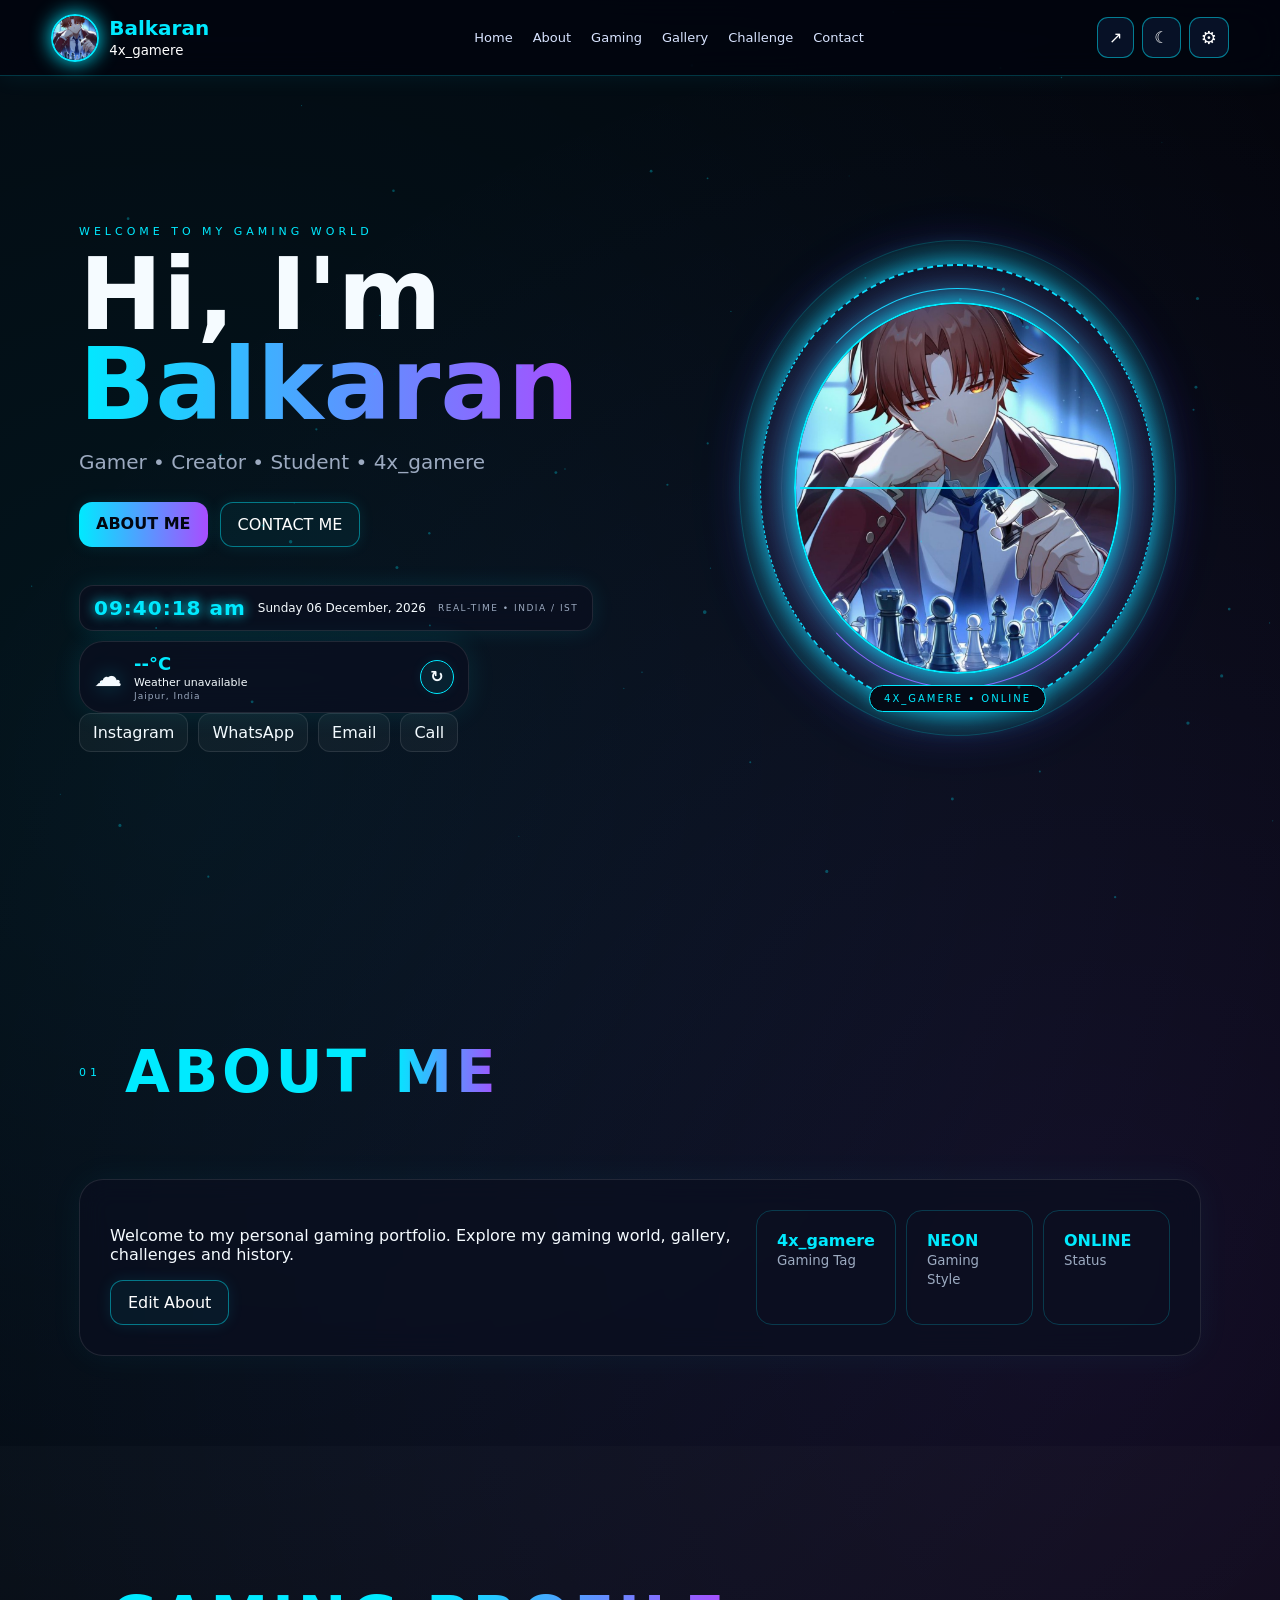
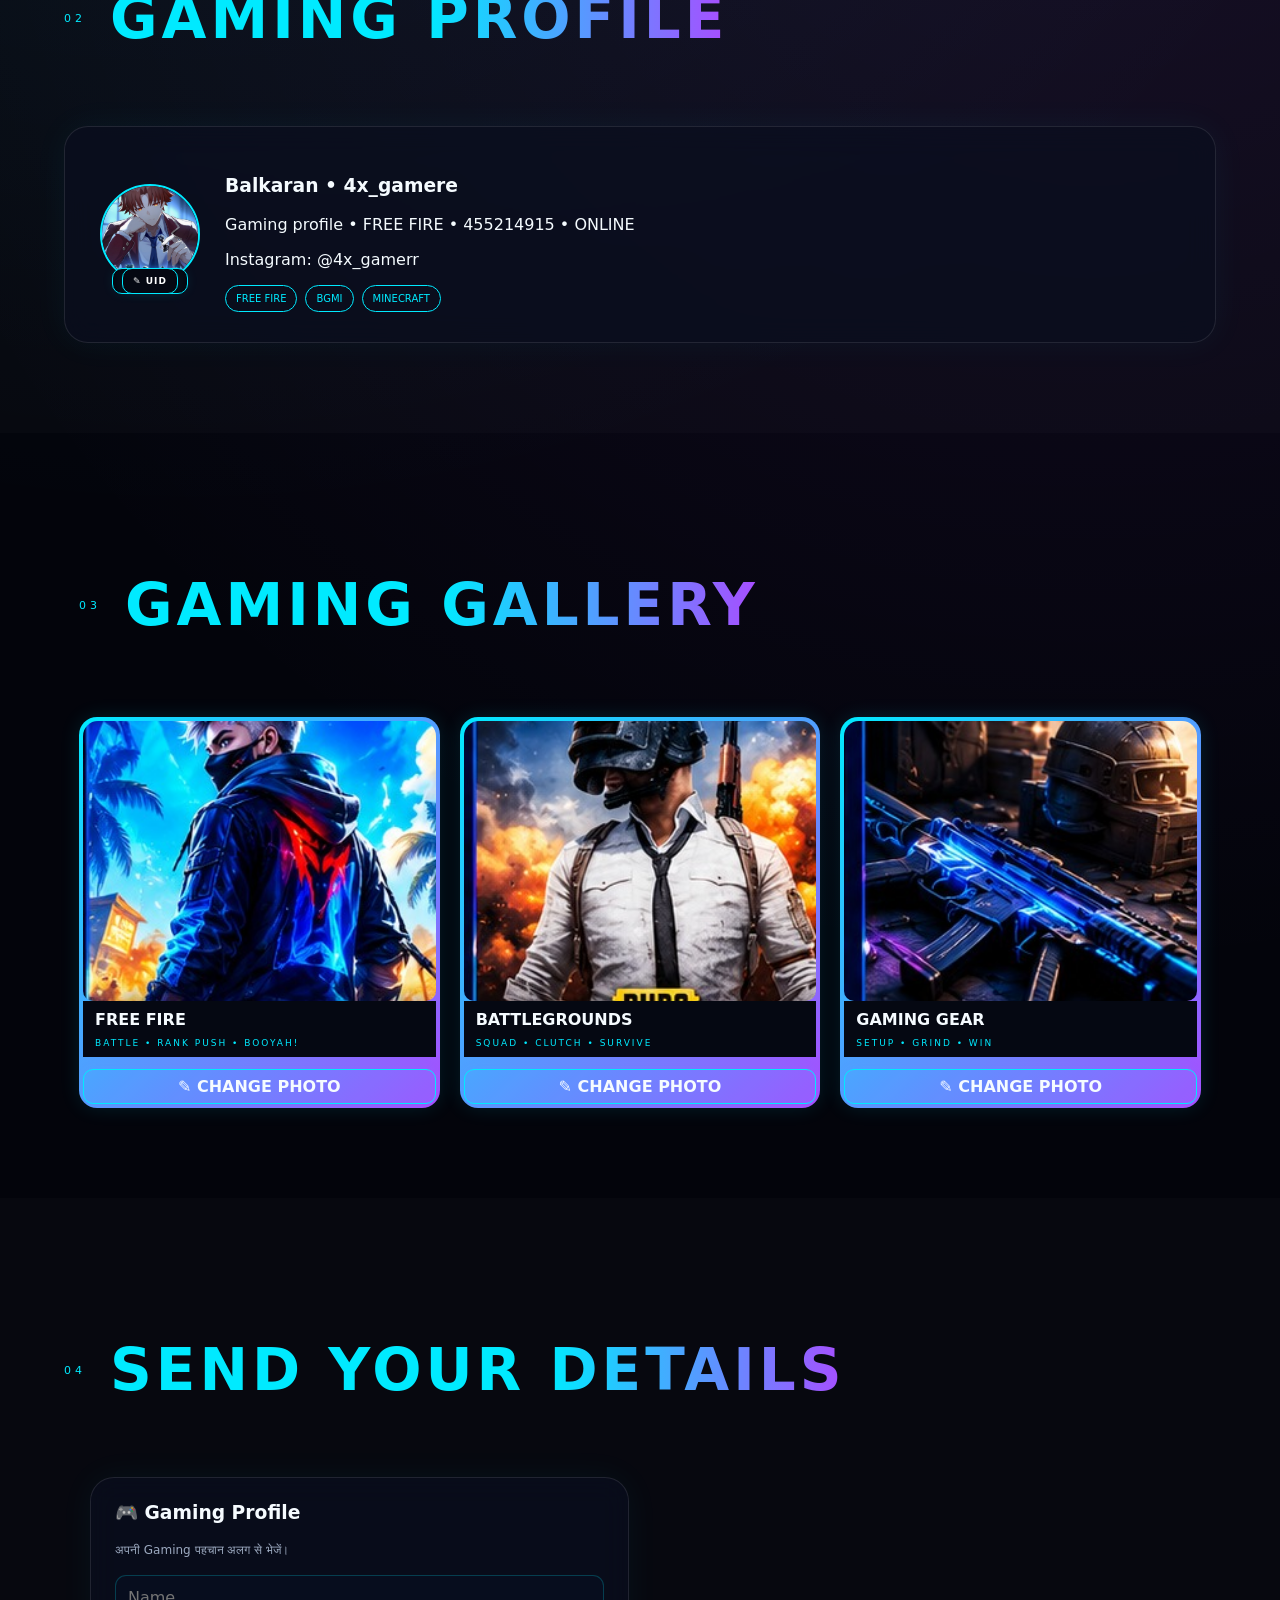
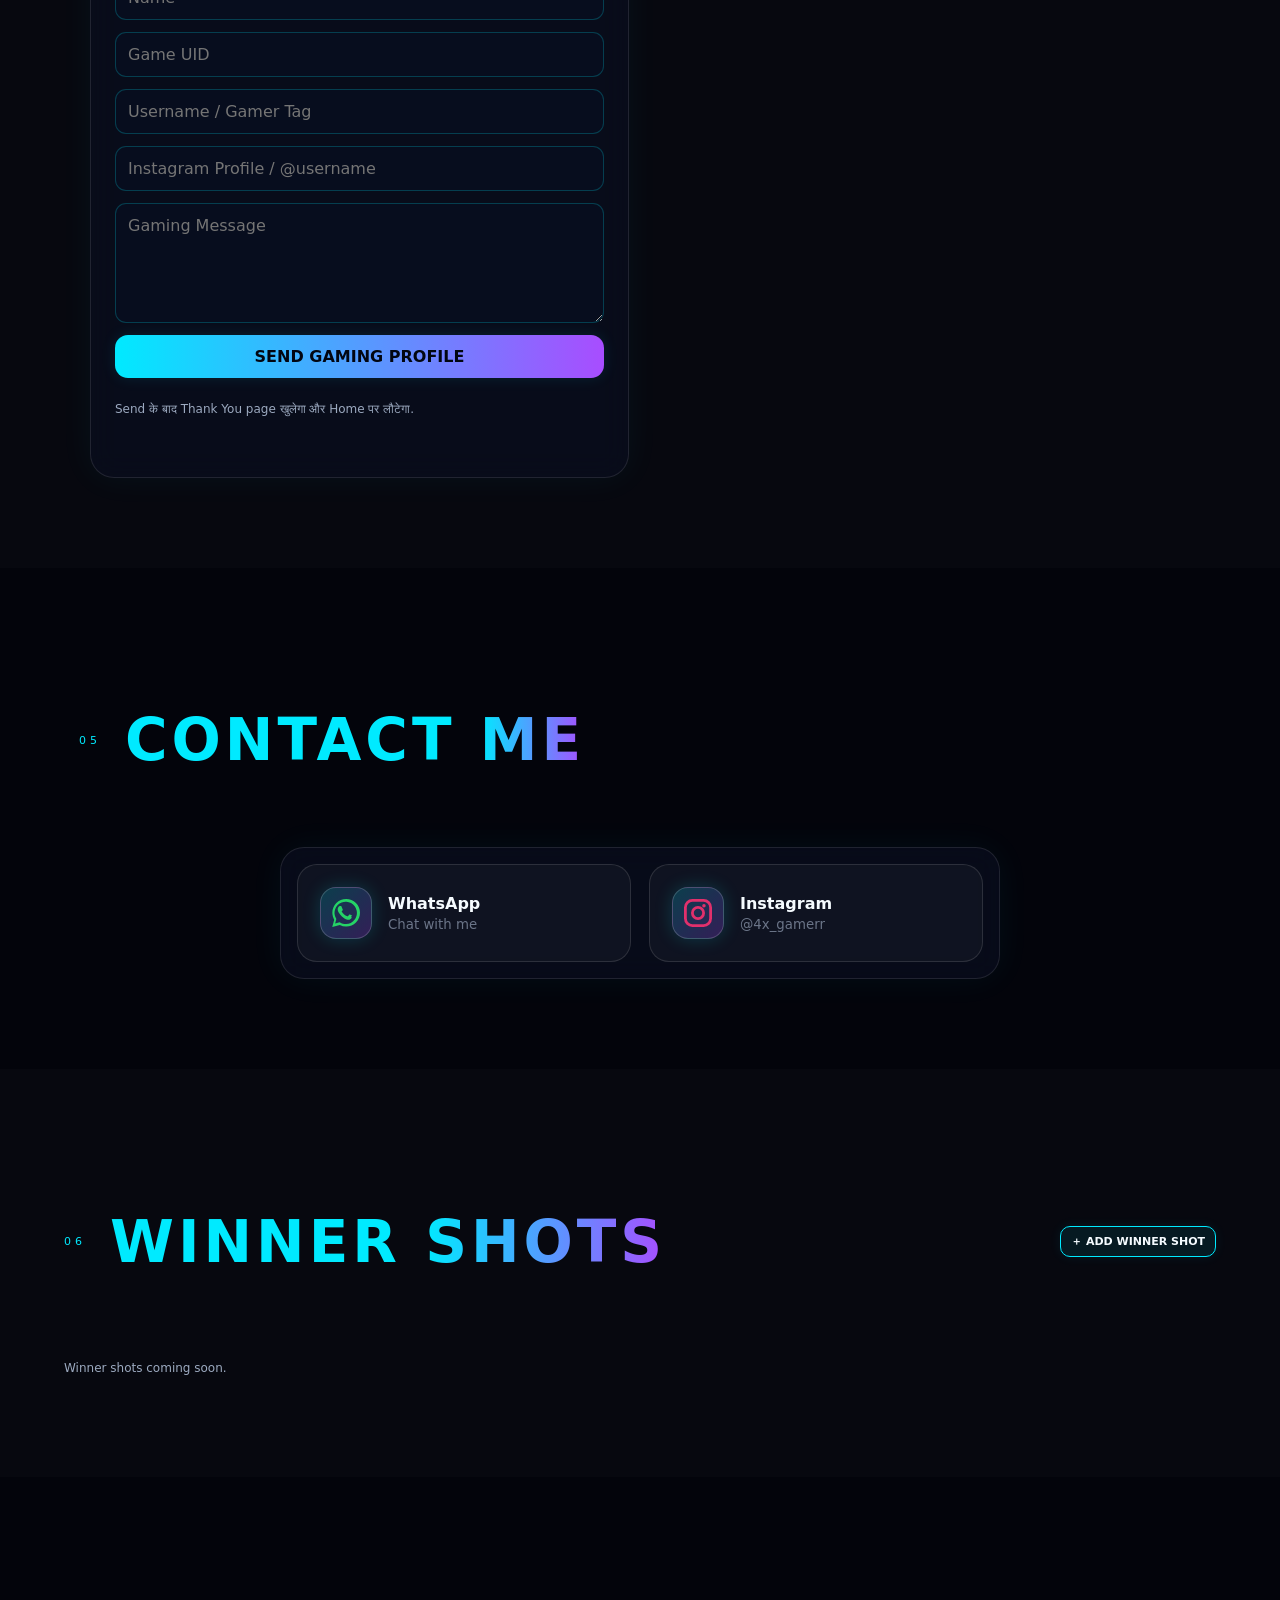
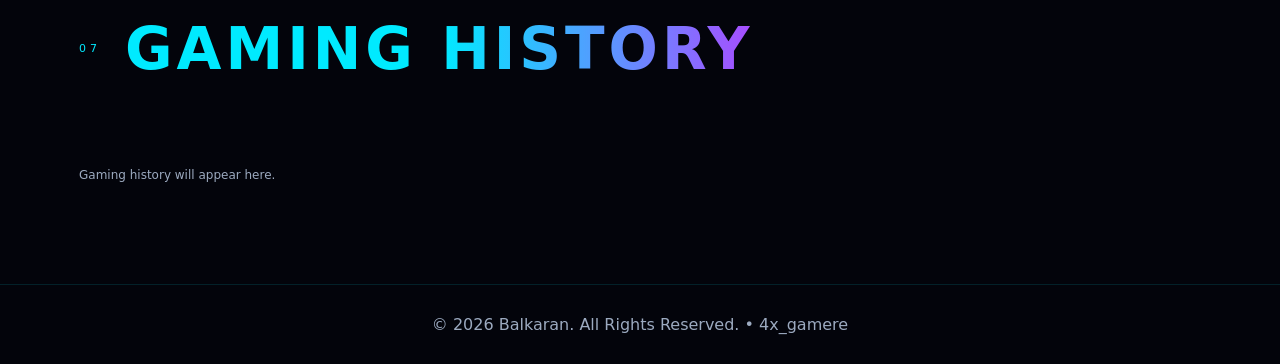
==== index.html @ 17f0c441 "Add files via upload" ====
<!doctype html><html lang="en"><head><meta charset="utf-8"><meta name="viewport" content="width=device-width,initial-scale=1"><title>Balkaran • 4x_gamere</title><meta name="description" content="Balkaran's premium neon gaming portfolio"><link rel="stylesheet" href="style.css"></head><body>
<div id="loader"><div class="loader-core">5X</div><div>LOADING GAMING WORLD...</div></div>
<canvas id="particles"></canvas><div id="cursorGlow"></div><div class="orbs"></div>
<header><a class="brand" href="#home"><img id="navPhoto" src="profile.jpg"><span><b data-name>BALKARAN</b><small>4x_gamere</small></span></a><nav><a href="#home">Home</a><a href="#about">About</a><a href="#gaming">Gaming</a><a href="#gallery">Gallery</a><a href="#challenge">Challenge</a><a href="#contact">Contact</a></nav><div class="top-actions"><button id="shareBtn" title="Share">↗</button><button id="themeBtn" title="Theme">☾</button><button id="settingsBtn" title="Owner Settings">⚙</button></div><button id="ownerUnlock" class="owner-unlock" aria-label="Owner settings">●</button></header>
<main>
<section id="home" class="hero"><div class="hero-copy"><div class="eyebrow">WELCOME TO MY GAMING WORLD</div><h1>Hi, I'm <span data-name>Balkaran</span></h1><p data-tagline>Gamer • Creator • Student • 4x_gamere</p><div class="actions"><a class="btn primary" href="#about">ABOUT ME</a><a class="btn" href="#contact">CONTACT ME</a></div><div class="live-clock glass"><b id="liveTime">--:--:--</b><span id="liveDate">Loading date...</span><small>REAL-TIME • INDIA / IST</small></div><div class="weather-card glass" id="weatherCard"><div class="weather-icon" id="weatherIcon">☁️</div><div><b id="weatherTemp">--°C</b><span id="weatherText">Live weather loading…</span><small id="weatherPlace">Detecting location…</small></div><button id="weatherLocate" class="mini-btn" type="button">↻</button></div><div class="socials"><a data-instagram href="https://www.instagram.com/4x_gamerr?stkn=YXRtZG1xYzZ2ejNl" target="_blank">Instagram</a><a data-whatsapp href="https://wa.me/916376123905" target="_blank">WhatsApp</a><a data-email href="mailto:baluffid@gmail.com">Email</a><a data-phone href="tel:+916376123905">Call</a></div></div><div class="profile-wrap"><div class="hack-ring"></div><img id="profilePhoto" class="profile" src="profile.jpg" alt="Balkaran profile photo"><div class="scan"></div><div class="profile-label">4X_GAMERE • ONLINE</div></div></section>
<section id="about" class="section"><div class="section-title">01 <h2>ABOUT <span>ME</span></h2></div><div class="glass about-grid"><div><p id="aboutText">Welcome to my personal gaming portfolio. Explore my gaming world, gallery, challenges and history.</p><button class="btn" id="editAboutBtn">Edit About</button></div><div class="stats"><div><b>4x_gamere</b><small>Gaming Tag</small></div><div><b>NEON</b><small>Gaming Style</small></div><div><b>ONLINE</b><small>Status</small></div></div></div></section>
<section id="gaming" class="section alt"><div class="section-title">02 <h2>GAMING <span>PROFILE</span></h2></div><div class="glass gaming-card"><div class="mini-photo-wrap"><img src="profile.jpg" class="mini-profile"><button id="changePhotoBtn" class="mini-btn" type="button">✎ PHOTO</button><button id="editGamingProfileBtn" class="mini-btn" type="button">✎ UID</button><input id="profilePhotoInput" type="file" accept="image/*" hidden></div><div><h3 id="gamingNameText">Balkaran • 4x_gamere</h3><p>Gaming profile • <span id="gamingGameText">FREE FIRE</span> • <span id="gamingUidText">455214915</span> • <span id="statusText">ONLINE</span></p><p>Instagram: <a id="gamingIgText" href="https://www.instagram.com/4x_gamerr?stkn=YXRtZG1xYzZ2ejNl" target="_blank">@4x_gamerr</a></p><div class="chips"><span>FREE FIRE</span><span>BGMI</span><span>MINECRAFT</span></div></div></div></section>
<section id="gallery" class="section"><div class="section-title">03 <h2>GAMING <span>GALLERY</span></h2></div><div class="gallery"><article><img id="galleryImg1" src="gallery1.jpg"><b>FREE FIRE</b><small>BATTLE • RANK PUSH • BOOYAH!</small><button class="mini-btn gallery-slot-btn" data-gallery-slot="1" type="button">✎ CHANGE PHOTO</button></article><article><img id="galleryImg2" src="gallery2.jpg"><b>BATTLEGROUNDS</b><small>SQUAD • CLUTCH • SURVIVE</small><button class="mini-btn gallery-slot-btn" data-gallery-slot="2" type="button">✎ CHANGE PHOTO</button></article><article><img id="galleryImg3" src="gallery3.jpg"><b>GAMING GEAR</b><small>SETUP • GRIND • WIN</small><button class="mini-btn gallery-slot-btn" data-gallery-slot="3" type="button">✎ CHANGE PHOTO</button></article></div><input id="galleryInput1" type="file" accept="image/*" hidden><input id="galleryInput2" type="file" accept="image/*" hidden><input id="galleryInput3" type="file" accept="image/*" hidden></section>
<section id="challenge" class="section alt"><div class="section-title">04 <h2>SEND YOUR <span>DETAILS</span></h2></div><div class="send-grid"><div class="glass send-card"><h3>🎮 Gaming Profile</h3><p class="muted">अपनी Gaming पहचान अलग से भेजें।</p><form id="challengeForm" class="form" style="margin-top:18px"><input name="name" id="challengerName" placeholder="Name" autocomplete="name" required><input name="uid" id="challengerUid" placeholder="Game UID" required><input name="username" id="challengerUsername" placeholder="Username / Gamer Tag" required><input name="instagram" id="challengerInstagram" placeholder="Instagram Profile / @username" required><textarea name="message" id="challengeMsg" placeholder="Gaming Message" required></textarea><button class="btn primary" type="submit">SEND GAMING PROFILE</button><p class="form-note">Send के बाद Thank You page खुलेगा और Home पर लौटेगा.</p></form></div></div></section>
<section id="contact" class="section"><div class="section-title">05 <h2>CONTACT <span>ME</span></h2></div><div class="contact-links glass"><a class="contact-link whatsapp-link" href="https://wa.me/916376123905" target="_blank" rel="noopener"><span class="contact-icon brand-whatsapp" aria-hidden="true"><svg viewBox="0 0 24 24"><path d="M20.5 3.5A11.8 11.8 0 0 0 12.1 0C5.6 0 .3 5.3.3 11.8c0 2.1.6 4.1 1.6 5.9L.2 24l6.5-1.7a11.8 11.8 0 0 0 5.4 1.3h.1c6.5 0 11.8-5.3 11.8-11.8 0-3.2-1.2-6.1-3.5-8.3ZM12.1 21.5h-.1c-1.8 0-3.6-.5-5.1-1.4l-.4-.2-3.8 1 1-3.7-.2-.4a9.6 9.6 0 1 1 8.6 4.7Zm5.3-7.2c-.3-.2-1.8-.9-2-1s-.5-.2-.7.2c-.2.3-.8 1-1 1.2-.2.2-.4.2-.7.1-2-.9-3.3-1.7-4.6-3.8-.3-.5.3-.5.8-1.6.1-.3 0-.5-.1-.7l-.9-2.1c-.2-.5-.5-.5-.7-.5h-.6c-.2 0-.6.1-.9.4-.3.3-1.1 1.1-1.1 2.6s1.1 3 1.3 3.2c.2.2 2.2 3.4 5.3 4.8 2.1.9 2.5.7 3 .7.5 0 1.8-.7 2.1-1.3.3-.6.3-1.2.2-1.3-.1-.1-.3-.2-.6-.4Z"/></svg></span><span><b>WhatsApp</b><small>Chat with me</small></span></a><a class="contact-link instagram-link" href="https://www.instagram.com/4x_gamerr?stkn=YXRtZG1xYzZ2ejNl" target="_blank" rel="noopener"><span class="contact-icon brand-instagram" aria-hidden="true"><svg viewBox="0 0 24 24"><path d="M7.2 0h9.6A7.2 7.2 0 0 1 24 7.2v9.6a7.2 7.2 0 0 1-7.2 7.2H7.2A7.2 7.2 0 0 1 0 16.8V7.2A7.2 7.2 0 0 1 7.2 0Zm0 2.4a4.8 4.8 0 0 0-4.8 4.8v9.6a4.8 4.8 0 0 0 4.8 4.8h9.6a4.8 4.8 0 0 0 4.8-4.8V7.2a4.8 4.8 0 0 0-4.8-4.8H7.2Zm9.9 1.8a1.5 1.5 0 1 1 0 3 1.5 1.5 0 0 1 0-3ZM12 6a6 6 0 1 1 0 12 6 6 0 0 1 0-12Zm0 2.4A3.6 3.6 0 1 0 12 15.6 3.6 3.6 0 0 0 12 8.4Z"/></svg></span><span><b>Instagram</b><small>@4x_gamerr</small></span></a></div></section>
<section id="winners" class="section alt"><div class="section-title">06 <h2>WINNER <span>SHOTS</span></h2><button id="addWinnerPublic" class="mini-btn winner-add-btn" type="button">＋ ADD WINNER SHOT</button></div><input id="winnerGalleryInput" type="file" accept="image/*" hidden><div id="winnerGrid" class="winner-grid"></div></section>
<section id="history" class="section"><div class="section-title">07 <h2>GAMING <span>HISTORY</span></h2></div><div id="historyGrid" class="history-grid"></div></section>
</main><footer>© 2026 Balkaran. All Rights Reserved. • 4x_gamere</footer>
<div id="settings" class="drawer"><div class="backdrop"></div><aside><button class="close">×</button><h2>⚙ OWNER THEME</h2><p class="muted">Owner PIN के बाद सिर्फ Color Theme बदलने का option है।</p><label>Color Theme<select id="themeSelect"><option value="cyan">Cyan + Purple</option><option value="pink">Pink + Blue</option><option value="green">Matrix Green</option><option value="gold">Gold + Orange</option><option value="ice">Ice Blue</option></select></label></aside></div><script src="script.js"></script></body></html>
---- style.css ----
:root{--n:#00eaff;--n2:#a84dff;--bg:#03040b;--card:rgba(10,14,31,.72);--text:#f5fbff;--muted:#9caac0}*{box-sizing:border-box}html{scroll-behavior:smooth}body{margin:0;background:radial-gradient(circle at 15% 15%,rgba(0,234,255,.08),transparent 30%),radial-gradient(circle at 85% 25%,rgba(168,77,255,.1),transparent 32%),var(--bg);color:var(--text);font-family:Inter,system-ui,Arial;overflow-x:hidden}body:after{content:"";position:fixed;inset:0;pointer-events:none;background:linear-gradient(rgba(255,255,255,.012) 1px,transparent 1px);background-size:100% 4px;opacity:.25;z-index:2}button,a,input,textarea,select{font:inherit}a{color:inherit;text-decoration:none}header{position:sticky;top:0;z-index:50;height:76px;display:flex;align-items:center;gap:25px;padding:10px 4%;background:rgba(2,4,14,.8);backdrop-filter:blur(16px);border-bottom:1px solid rgba(0,234,255,.22);box-shadow:0 0 25px rgba(0,234,255,.08)}.brand{display:flex;align-items:center;gap:10px;min-width:190px}.brand img{width:48px;height:48px;border-radius:50%;object-fit:cover;border:2px solid var(--n);box-shadow:0 0 20px var(--n)}.brand b{display:block;color:var(--n);font-size:20px}.brand small{color:#fff}nav{display:flex;gap:20px;flex:1;justify-content:center}nav a{font-size:13px;color:#d8e4ff}nav a:hover{color:var(--n);text-shadow:0 0 12px var(--n)}.top-actions{display:flex;gap:8px}.top-actions button{border:1px solid rgba(0,234,255,.5);background:#071126;color:#fff;border-radius:11px;padding:9px 11px;cursor:pointer}.hero{min-height:calc(100vh - 76px);display:grid;grid-template-columns:1.1fr .9fr;align-items:center;gap:40px;max-width:1250px;margin:auto;padding:70px 5%}.eyebrow,.section-title{letter-spacing:4px;color:var(--n);font-size:11px}.hero h1{font-size:clamp(55px,8vw,100px);line-height:.9;margin:12px 0}.hero h1 span,.section-title h2 span{background:linear-gradient(90deg,var(--n),var(--n2));-webkit-background-clip:text;color:transparent}.hero p{font-size:20px;color:var(--muted)}.actions{display:flex;gap:12px;margin:28px 0}.btn{display:inline-block;border:1px solid rgba(0,234,255,.45);background:rgba(0,234,255,.05);color:#fff;border-radius:13px;padding:12px 17px;cursor:pointer;box-shadow:0 0 15px rgba(0,234,255,.1)}.btn.primary{background:linear-gradient(90deg,var(--n),var(--n2));color:#020611;border:0;font-weight:900}.socials{display:flex;gap:10px;flex-wrap:wrap}.socials a{padding:9px 13px;border-radius:12px;background:rgba(255,255,255,.04);border:1px solid rgba(255,255,255,.1)}.profile-wrap{width:min(420px,80vw);aspect-ratio:1;margin:auto;position:relative;display:grid;place-items:center}.profile{width:78%;height:78%;object-fit:cover;border-radius:50%;border:2px solid var(--n);box-shadow:0 0 30px var(--n),0 0 80px rgba(168,77,255,.5);z-index:2}.hack-ring{position:absolute;inset:3%;border-radius:50%;border:2px dashed var(--n);animation:spin 9s linear infinite;box-shadow:0 0 30px var(--n)}.scan{position:absolute;z-index:4;width:75%;height:3px;background:var(--n);box-shadow:0 0 20px var(--n);animation:scan 2.7s linear infinite}.profile-label{position:absolute;bottom:3%;background:#040915;border:1px solid var(--n);padding:7px 14px;border-radius:20px;color:var(--n);z-index:5;font-size:10px;letter-spacing:2px}.section{padding:90px 5%;max-width:1250px;margin:auto}.section.alt{max-width:none;background:rgba(255,255,255,.015)}.section-title h2{display:inline;margin-left:12px;font-size:clamp(34px,5vw,58px)}.glass{background:var(--card);border:1px solid rgba(255,255,255,.1);border-radius:24px;padding:30px;box-shadow:0 0 35px rgba(0,234,255,.05);backdrop-filter:blur(14px)}.about-grid{display:grid;grid-template-columns:1.5fr 1fr;gap:25px;margin-top:25px}.stats{display:grid;grid-template-columns:repeat(3,1fr);gap:10px}.stats div{padding:20px;border:1px solid rgba(0,234,255,.2);border-radius:16px}.stats b{display:block;color:var(--n)}.stats small{color:var(--muted)}.gaming-card{margin-top:25px;display:flex;align-items:center;gap:20px}.mini-profile{width:100px;height:100px;object-fit:cover;border-radius:50%;border:2px solid var(--n)}.chips{display:flex;gap:8px;flex-wrap:wrap}.chips span{padding:7px 10px;border:1px solid var(--n);border-radius:30px;font-size:10px;color:var(--n)}.gallery{display:grid;grid-template-columns:repeat(3,1fr);gap:20px;margin-top:30px}.gallery article{position:relative;overflow:hidden;border-radius:18px;padding:4px;background:linear-gradient(135deg,var(--n),var(--n2));box-shadow:0 0 20px rgba(0,234,255,.12);transition:.25s}.gallery article:hover{box-shadow:0 0 30px rgba(0,234,255,.35)}.gallery img{display:block;width:100%;height:280px;object-fit:cover;border-radius:15px 15px 10px 10px}.gallery b,.gallery small{display:block;background:#050812;padding:9px 12px}.gallery small{padding-top:0;color:var(--n);font-size:9px;letter-spacing:2px}.form{max-width:720px;margin:25px auto;display:grid;gap:12px}.form input,.form textarea,.drawer input,.drawer textarea,.drawer select{width:100%;background:#070d1e;color:#fff;border:1px solid rgba(0,234,255,.22);border-radius:11px;padding:12px}.form textarea,.drawer textarea{min-height:120px;resize:vertical}.winner-grid,.history-grid{display:grid;grid-template-columns:repeat(3,1fr);gap:18px;margin-top:25px}.winner-card,.history-card{padding:12px;border:1px solid rgba(0,234,255,.22);background:var(--card);border-radius:18px}.winner-card img{width:100%;aspect-ratio:16/10;object-fit:cover;border-radius:12px}.winner-card button,.history-card button{margin-top:8px;background:#150917;color:#fff;border:1px solid #ff4bce;border-radius:9px;padding:7px;cursor:pointer}footer{text-align:center;padding:30px;color:var(--muted);border-top:1px solid rgba(0,234,255,.12)}#loader{position:fixed;inset:0;background:#02030a;display:grid;place-content:center;text-align:center;z-index:99999;color:var(--n);letter-spacing:3px}.loader-core{font-size:65px;font-weight:1000;text-shadow:0 0 30px var(--n);animation:pulse 1s infinite}.drawer{display:none;position:fixed;inset:0;z-index:9999}.drawer.open{display:block}.backdrop{position:absolute;inset:0;background:rgba(0,0,0,.7);backdrop-filter:blur(7px)}.drawer aside{position:absolute;right:0;top:0;height:100%;width:min(440px,95vw);overflow:auto;background:#070a18;border-left:1px solid var(--n);padding:25px;box-shadow:-20px 0 70px rgba(0,0,0,.7)}.close{position:absolute;right:18px;top:12px;background:none;border:0;color:#fff;font-size:30px;cursor:pointer}.drawer label{display:block;margin:15px 0;color:#b9c7df;font-size:12px}.drawer label input,.drawer label select,.drawer label textarea{margin-top:7px}.drawer hr{border:0;border-top:1px solid rgba(255,255,255,.1);margin:22px 0}.danger{border-color:#ff5577;color:#ff9ab0}.muted,.form-note{color:var(--muted);font-size:12px}.gallery-anim-glow .gallery article{animation:glow 2.5s ease-in-out infinite alternate}.gallery-anim-float .gallery article{animation:float 3s ease-in-out infinite}.gallery-anim-pulse .gallery article{animation:pulse 2s ease-in-out infinite}.gallery-anim-scan .gallery article:after{content:"";position:absolute;left:0;right:0;top:0;height:3px;background:var(--n);box-shadow:0 0 15px var(--n);animation:scan 2.5s linear infinite}.fixed-gallery{transform:none!important}body.no-zoom .gallery img{transform:none!important}.theme-pink{--n:#ff28d7;--n2:#5b65ff}.theme-green{--n:#42ff87;--n2:#00d9ff}.theme-gold{--n:#ffd25a;--n2:#ff7b00}.theme-ice{--n:#9eeaff;--n2:#4d8dff}@keyframes spin{to{transform:rotate(360deg)}}@keyframes scan{0%{transform:translateY(-180px)}100%{transform:translateY(180px)}}@keyframes pulse{50%{opacity:.65;transform:scale(1.03)}}@keyframes glow{to{box-shadow:0 0 35px rgba(0,234,255,.35),0 0 60px rgba(168,77,255,.18)}}@keyframes float{50%{transform:translateY(-6px)}}@media(max-width:900px){nav{display:none}.hero{grid-template-columns:1fr;text-align:center}.socials,.actions{justify-content:center}.gallery,.winner-grid,.history-grid{grid-template-columns:1fr 1fr}.about-grid{grid-template-columns:1fr}}@media(max-width:600px){.gallery,.winner-grid,.history-grid,.stats{grid-template-columns:1fr}.hero{padding-top:50px}.profile-wrap{width:300px}}
#particles{position:fixed;inset:0;width:100%;height:100%;z-index:1;pointer-events:none;opacity:.45}.orbs{z-index:0}.cursor-off~*{}#cursorGlow{position:fixed;left:0;top:0;width:180px;height:180px;border-radius:50%;pointer-events:none;z-index:3;opacity:0;transition:opacity .2s;filter:blur(2px);background:radial-gradient(circle,rgba(0,234,255,.12),transparent 65%)}
body.light-mode{--bg:#eef5ff;--card:rgba(255,255,255,.78);--text:#101827;--muted:#5e6b80;background:radial-gradient(circle at 15% 15%,rgba(0,180,220,.12),transparent 30%),radial-gradient(circle at 85% 25%,rgba(130,70,255,.13),transparent 32%),var(--bg)}body.light-mode header{background:rgba(245,250,255,.82)}body.light-mode .top-actions button,body.light-mode .btn{color:#101827;background:rgba(255,255,255,.7)}body.light-mode .drawer aside{background:#eef4ff;color:#101827}body.light-mode .form input,body.light-mode .form textarea,body.light-mode .drawer input,body.light-mode .drawer textarea,body.light-mode .drawer select{background:#fff;color:#101827}.reduce-motion *, .reduce-motion *:before,.reduce-motion *:after{animation-duration:.001ms!important;animation-iteration-count:1!important;transition:none!important;scroll-behavior:auto!important}.cursor-off #cursorGlow{display:none}@media(max-width:700px){#cursorGlow{display:none}}

.send-grid{display:grid;grid-template-columns:repeat(2,minmax(0,1fr));gap:22px;max-width:1100px;margin:25px auto 0}.send-card{padding:24px}.send-card h3{margin-top:0}.send-card .form{margin-top:14px}@media(max-width:800px){.send-grid{grid-template-columns:1fr}}
.live-clock{display:inline-flex;align-items:center;gap:12px;margin-top:10px;padding:10px 14px!important;border-radius:14px!important;width:max-content;box-shadow:0 0 22px rgba(0,234,255,.10)}.live-clock b{font-size:20px;color:var(--n);font-variant-numeric:tabular-nums;text-shadow:0 0 12px var(--n)}.live-clock span{font-size:12px;color:var(--text)}.live-clock small{font-size:9px;color:var(--muted);letter-spacing:1.5px}.owner-unlock{opacity:0!important;width:12px;height:12px;padding:0!important;border:0!important;background:transparent!important;position:absolute;right:2px}.top-actions #settingsBtn{font-size:18px;font-weight:900}.owner-unlock:focus{outline:none}@media(max-width:600px){.live-clock{margin:10px auto 0}.live-clock b{font-size:17px}.live-clock span{font-size:10px}}

/* FINAL OWNER BUILD ENHANCEMENTS */
.profile-wrap{filter:drop-shadow(0 0 28px rgba(0,234,255,.12));isolation:isolate}
.profile-wrap:before,.profile-wrap:after{content:"";position:absolute;border-radius:50%;pointer-events:none}
.profile-wrap:before{inset:-2%;border:1px solid rgba(0,234,255,.22);box-shadow:inset 0 0 30px rgba(0,234,255,.10),0 0 45px rgba(110,60,255,.12);animation:profileAura 4s ease-in-out infinite}
.profile-wrap:after{inset:8%;border:1px solid rgba(255,255,255,.08);border-top-color:var(--n);border-bottom-color:var(--n2);animation:profileOrbit 5.5s linear infinite}
.profile{transition:transform .45s ease,filter .45s ease;animation:profileFloat 4s ease-in-out infinite;position:relative}
.profile:hover{transform:scale(1.045) rotate(.8deg);filter:saturate(1.15) contrast(1.06)}
.hack-ring{border-width:2px 1px 2px 1px;animation:spin 7s linear infinite,ringPulse 2.8s ease-in-out infinite}
.scan{height:2px;opacity:.9;animation:scan 2.4s linear infinite}
.profile-label{box-shadow:0 0 18px rgba(0,234,255,.16);animation:labelPulse 2.2s ease-in-out infinite}
.mini-photo-wrap{position:relative;width:110px;flex:0 0 110px;display:grid;place-items:center}
.mini-photo-wrap .mini-profile{width:100px;height:100px;animation:profileFloat 4s ease-in-out infinite}
.mini-btn{border:1px solid var(--n);background:rgba(0,234,255,.08);color:var(--text);border-radius:10px;padding:7px 10px;cursor:pointer;font-weight:800;transition:.25s;box-shadow:0 0 12px rgba(0,234,255,.08)}
.mini-btn:hover{transform:translateY(-2px) scale(1.03);box-shadow:0 0 22px rgba(0,234,255,.22);color:var(--n)}
.mini-photo-wrap .mini-btn{position:absolute;bottom:-10px;font-size:9px;letter-spacing:1px;background:#050812;color:#fff}
.weather-card{display:flex;align-items:center;gap:12px;margin-top:10px;padding:11px 14px!important;width:min(390px,100%);box-shadow:0 0 28px rgba(0,234,255,.10)}
.weather-icon{font-size:28px;filter:drop-shadow(0 0 10px rgba(0,234,255,.3));animation:weatherFloat 2.8s ease-in-out infinite}
.weather-card>div:nth-child(2){display:grid;gap:2px;flex:1}.weather-card b{font-size:18px;color:var(--n)}.weather-card span{font-size:11px;color:var(--text)}.weather-card small{font-size:9px;color:var(--muted);letter-spacing:1px}
.weather-card .mini-btn{width:34px;height:34px;border-radius:50%;padding:0;font-size:16px}
.btn{position:relative;overflow:hidden;transition:transform .22s ease,box-shadow .22s ease,filter .22s ease}.btn:before{content:"";position:absolute;inset:0;background:linear-gradient(110deg,transparent 25%,rgba(255,255,255,.28) 50%,transparent 75%);transform:translateX(-120%);transition:transform .65s ease}.btn:hover{transform:translateY(-3px);box-shadow:0 0 25px rgba(0,234,255,.22);filter:brightness(1.08)}.btn:hover:before{transform:translateX(120%)}.btn.sending{animation:sendPulse .65s ease-in-out infinite;pointer-events:none}.btn.send-ready{box-shadow:0 0 32px rgba(0,234,255,.4)}
.send-card{transition:transform .3s ease,box-shadow .3s ease,border-color .3s ease}.send-card:hover{transform:translateY(-5px);border-color:rgba(0,234,255,.4);box-shadow:0 18px 45px rgba(0,0,0,.22),0 0 30px rgba(0,234,255,.08)}
.live-clock{animation:clockGlow 3s ease-in-out infinite}.live-clock b{letter-spacing:1px}
@keyframes profileAura{50%{transform:scale(1.04);opacity:.65}}
@keyframes profileOrbit{to{transform:rotate(360deg)}}
@keyframes profileFloat{50%{transform:translateY(-7px)}}
@keyframes ringPulse{50%{box-shadow:0 0 42px var(--n),0 0 85px rgba(168,77,255,.28)}}
@keyframes labelPulse{50%{box-shadow:0 0 28px rgba(0,234,255,.28)}}
@keyframes weatherFloat{50%{transform:translateY(-3px) scale(1.05)}}
@keyframes clockGlow{50%{box-shadow:0 0 32px rgba(0,234,255,.18)}}
@keyframes sendPulse{50%{transform:scale(1.02);box-shadow:0 0 28px rgba(0,234,255,.35)}}
@media(max-width:700px){.weather-card{margin-left:auto;margin-right:auto}.mini-photo-wrap{margin:auto}.gaming-card{text-align:center;flex-direction:column}.mini-photo-wrap{height:116px}.profile-wrap:before{inset:0}.profile-wrap:after{inset:10%}}
.thanks-page{min-height:100vh;display:grid;place-items:center;padding:24px}.thanks-card{max-width:650px;width:100%;text-align:center;padding:52px 28px;position:relative;overflow:hidden;animation:thanksIn .7s cubic-bezier(.2,.8,.2,1)}.success-orb{width:76px;height:76px;margin:0 auto 18px;border-radius:50%;display:grid;place-items:center;font-size:38px;font-weight:1000;color:#061018;background:linear-gradient(135deg,var(--n),var(--n2));box-shadow:0 0 45px rgba(0,234,255,.3);animation:successPop 1.8s ease-in-out infinite}.thanks-card h1{font-size:clamp(46px,8vw,76px);margin:8px 0}.thanks-card h1 span{background:linear-gradient(90deg,var(--n),var(--n2));-webkit-background-clip:text;color:transparent}.thanks-actions{display:flex;gap:12px;justify-content:center;flex-wrap:wrap;margin-top:26px}.success-line{height:2px;margin:30px auto 0;max-width:320px;background:rgba(255,255,255,.08);overflow:hidden}.success-line i{display:block;width:40%;height:100%;background:var(--n);box-shadow:0 0 16px var(--n);animation:successLine 2s linear infinite}@keyframes thanksIn{from{opacity:0;transform:translateY(22px) scale(.98)}to{opacity:1;transform:none}}@keyframes successPop{50%{transform:scale(1.06);box-shadow:0 0 65px rgba(0,234,255,.42)}}@keyframes successLine{from{transform:translateX(-120%)}to{transform:translateX(360%)}}

.contact-links{display:flex;gap:14px;justify-content:center;align-items:stretch;margin:25px auto 10px;max-width:720px;padding:16px}.contact-link{display:flex;align-items:center;gap:12px;flex:1;min-width:190px;padding:14px 18px;border:1px solid rgba(0,234,255,.25);border-radius:16px;background:rgba(255,255,255,.035);transition:.25s;position:relative;overflow:hidden}.contact-link:after{content:'';position:absolute;inset:0;background:linear-gradient(110deg,transparent,rgba(255,255,255,.08),transparent);transform:translateX(-120%);transition:.45s}.contact-link:hover{transform:translateY(-4px);box-shadow:0 0 25px rgba(0,234,255,.18);border-color:var(--n)}.contact-link:hover:after{transform:translateX(120%)}.contact-icon{width:42px;height:42px;display:grid;place-items:center;border-radius:13px;border:1px solid var(--n);font-size:25px;color:var(--n);box-shadow:0 0 18px rgba(0,234,255,.18)}.contact-link b{display:block}.contact-link small{display:block;color:var(--muted);margin-top:3px}.winner-add-btn{margin-left:18px;vertical-align:middle}.winner-card{animation:cardIn .55s ease both}.winner-card img{transition:.3s}.winner-card:hover img{filter:brightness(1.12);box-shadow:0 0 22px rgba(0,234,255,.2)}@keyframes cardIn{from{opacity:0;transform:translateY(14px) scale(.98)}to{opacity:1;transform:none}}@media(max-width:700px){.contact-links{flex-direction:column}.contact-link{min-width:0}.winner-add-btn{display:block;margin:12px 0 0}}

/* Premium contact icons */
.contact-links{display:grid;grid-template-columns:repeat(2,minmax(0,1fr));gap:18px;margin-bottom:0}
.contact-link{display:flex;align-items:center;gap:16px;padding:22px;border:1px solid rgba(255,255,255,.12);border-radius:20px;text-decoration:none;color:inherit;transition:transform .25s ease,box-shadow .25s ease,border-color .25s ease}
.contact-link:hover{transform:translateY(-6px) scale(1.02);box-shadow:0 0 30px rgba(0,220,255,.18);border-color:rgba(0,220,255,.5)}
.contact-icon{width:52px;height:52px;display:grid;place-items:center;border-radius:16px;font-size:26px;font-weight:900;background:linear-gradient(135deg,rgba(0,240,255,.2),rgba(160,70,255,.25));border:1px solid rgba(255,255,255,.18)}
.contact-link b,.contact-link small{display:block}.contact-link small{opacity:.65;margin-top:4px}
.gallery-edit-btn,.winner-add-btn{margin-left:auto}.section-title{display:flex;align-items:center;gap:12px;flex-wrap:wrap}
@media(max-width:700px){.contact-links{grid-template-columns:1fr}.gallery-edit-btn{width:100%;margin-left:0}}
.gallery-slot-btn{margin-top:12px;width:100%;}
.contact-icon svg{width:28px;height:28px;fill:currentColor;display:block}
.brand-whatsapp{color:#25D366}.brand-instagram{color:#E1306C}
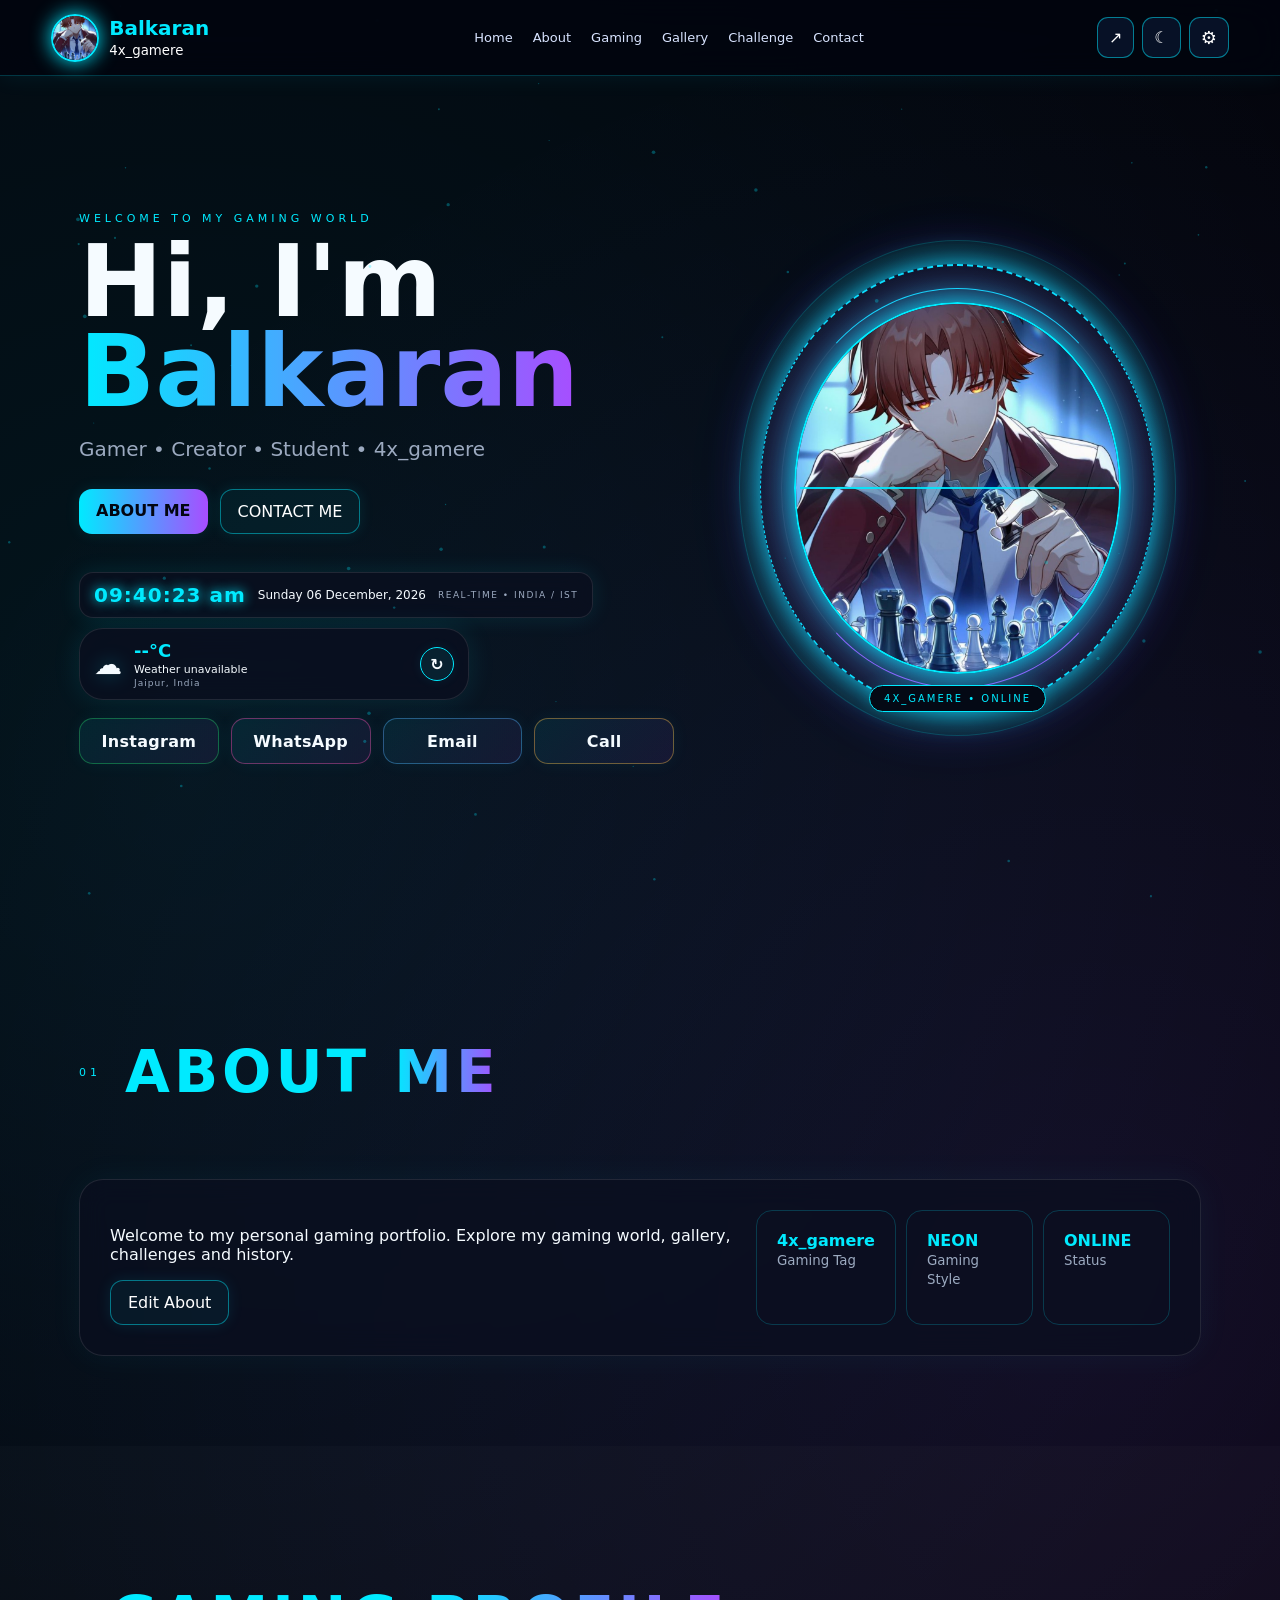
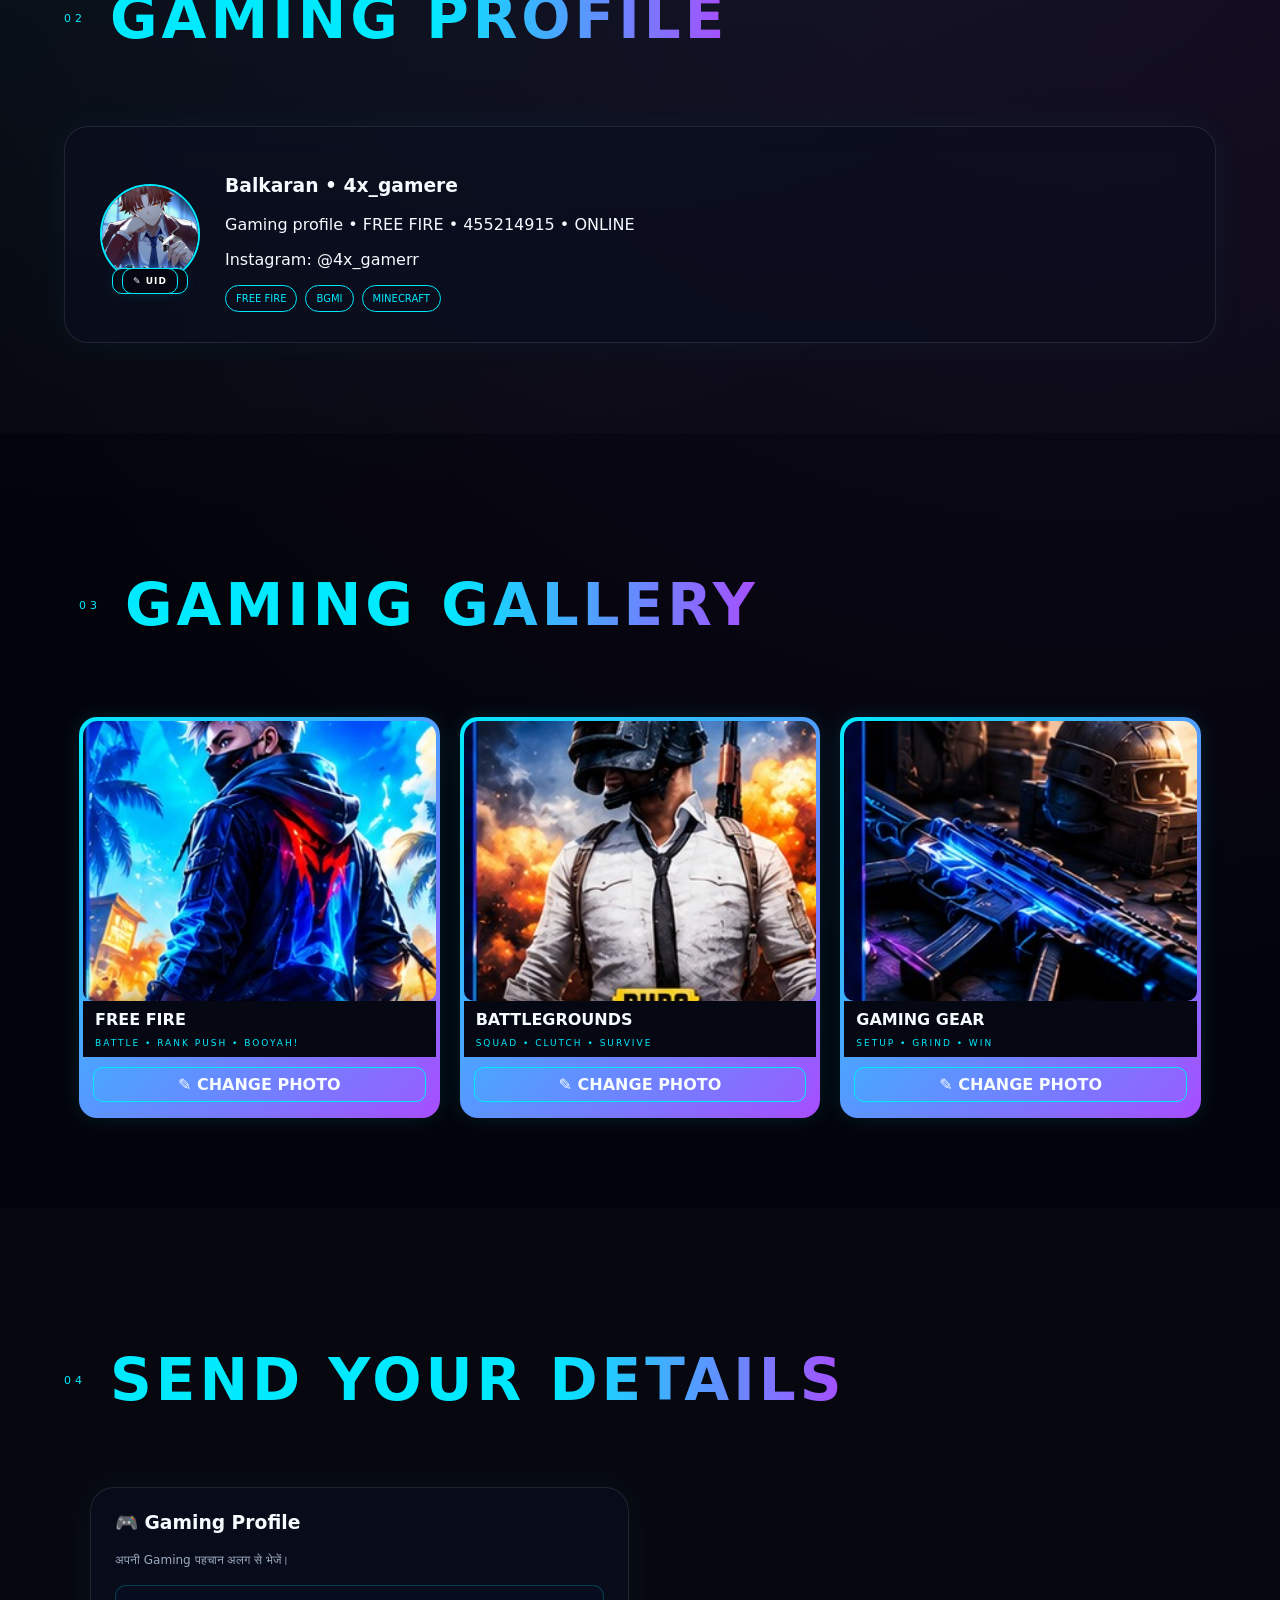
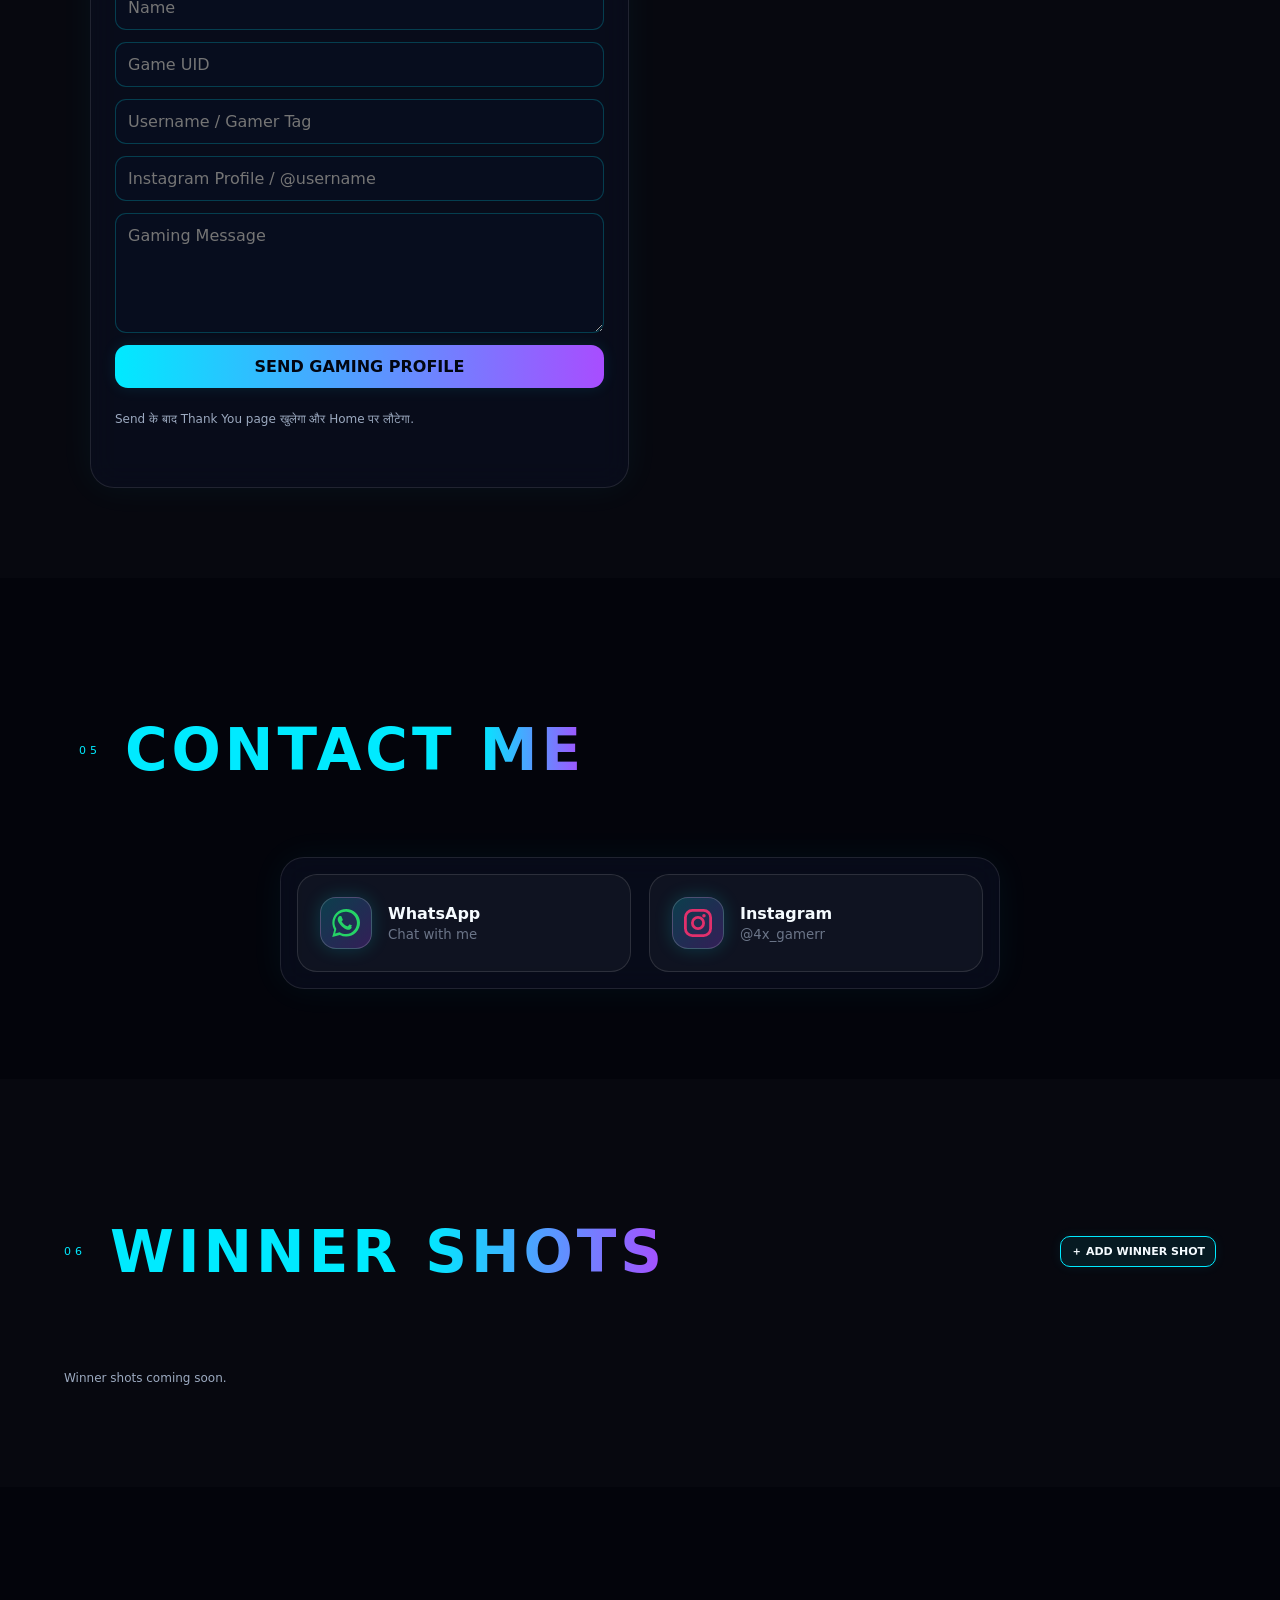
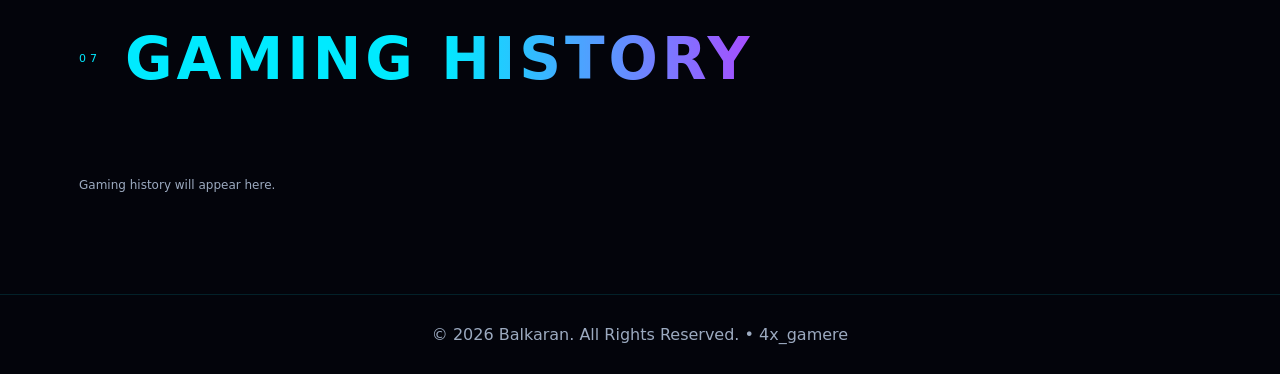
==== commit b07f0bea: "Add files via upload" ====
--- a/index.html
+++ b/index.html
@@ -1,5 +1,5 @@
 <!doctype html><html lang="en"><head><meta charset="utf-8"><meta name="viewport" content="width=device-width,initial-scale=1"><title>Balkaran • 4x_gamere</title><meta name="description" content="Balkaran's premium neon gaming portfolio"><link rel="stylesheet" href="style.css"></head><body>
-<div id="loader"><div class="loader-core">5X</div><div>LOADING GAMING WORLD...</div></div>
+<div id="loader"><div class="loader-core">4X</div><div>LOADING GAMING WORLD...</div></div>
 <canvas id="particles"></canvas><div id="cursorGlow"></div><div class="orbs"></div>
 <header><a class="brand" href="#home"><img id="navPhoto" src="profile.jpg"><span><b data-name>BALKARAN</b><small>4x_gamere</small></span></a><nav><a href="#home">Home</a><a href="#about">About</a><a href="#gaming">Gaming</a><a href="#gallery">Gallery</a><a href="#challenge">Challenge</a><a href="#contact">Contact</a></nav><div class="top-actions"><button id="shareBtn" title="Share">↗</button><button id="themeBtn" title="Theme">☾</button><button id="settingsBtn" title="Owner Settings">⚙</button></div><button id="ownerUnlock" class="owner-unlock" aria-label="Owner settings">●</button></header>
 <main>
--- a/style.css
+++ b/style.css
@@ -51,3 +51,14 @@
 .gallery-slot-btn{margin-top:12px;width:100%;}
 .contact-icon svg{width:28px;height:28px;fill:currentColor;display:block}
 .brand-whatsapp{color:#25D366}.brand-instagram{color:#E1306C}
+/* Social contact buttons - updated to match the Mohit version */
+.socials{display:grid;grid-template-columns:repeat(4,minmax(0,1fr));gap:12px;margin-top:18px;max-width:760px}
+.socials a{display:flex;align-items:center;justify-content:center;min-height:46px;padding:11px 14px;border-radius:14px;text-decoration:none;font-weight:800;letter-spacing:.3px;background:linear-gradient(135deg,rgba(0,234,255,.08),rgba(168,77,255,.08));border:1px solid rgba(0,234,255,.25);box-shadow:0 0 18px rgba(0,234,255,.06);transition:transform .25s ease,box-shadow .25s ease,border-color .25s ease,background .25s ease}
+.socials a:hover{transform:translateY(-4px);border-color:var(--n);box-shadow:0 0 26px rgba(0,234,255,.22);background:linear-gradient(135deg,rgba(0,234,255,.15),rgba(168,77,255,.15))}
+.socials a:nth-child(1){border-color:rgba(37,211,102,.4)}
+.socials a:nth-child(2){border-color:rgba(255,80,180,.4)}
+.socials a:nth-child(3){border-color:rgba(80,180,255,.4)}
+.socials a:nth-child(4){border-color:rgba(255,190,70,.4)}
+.gallery-slot-btn{position:relative;margin:10px 10px 12px;width:calc(100% - 20px)}
+@media(max-width:900px){.socials{grid-template-columns:repeat(2,minmax(0,1fr))}}
+@media(max-width:500px){.socials{grid-template-columns:1fr}}
